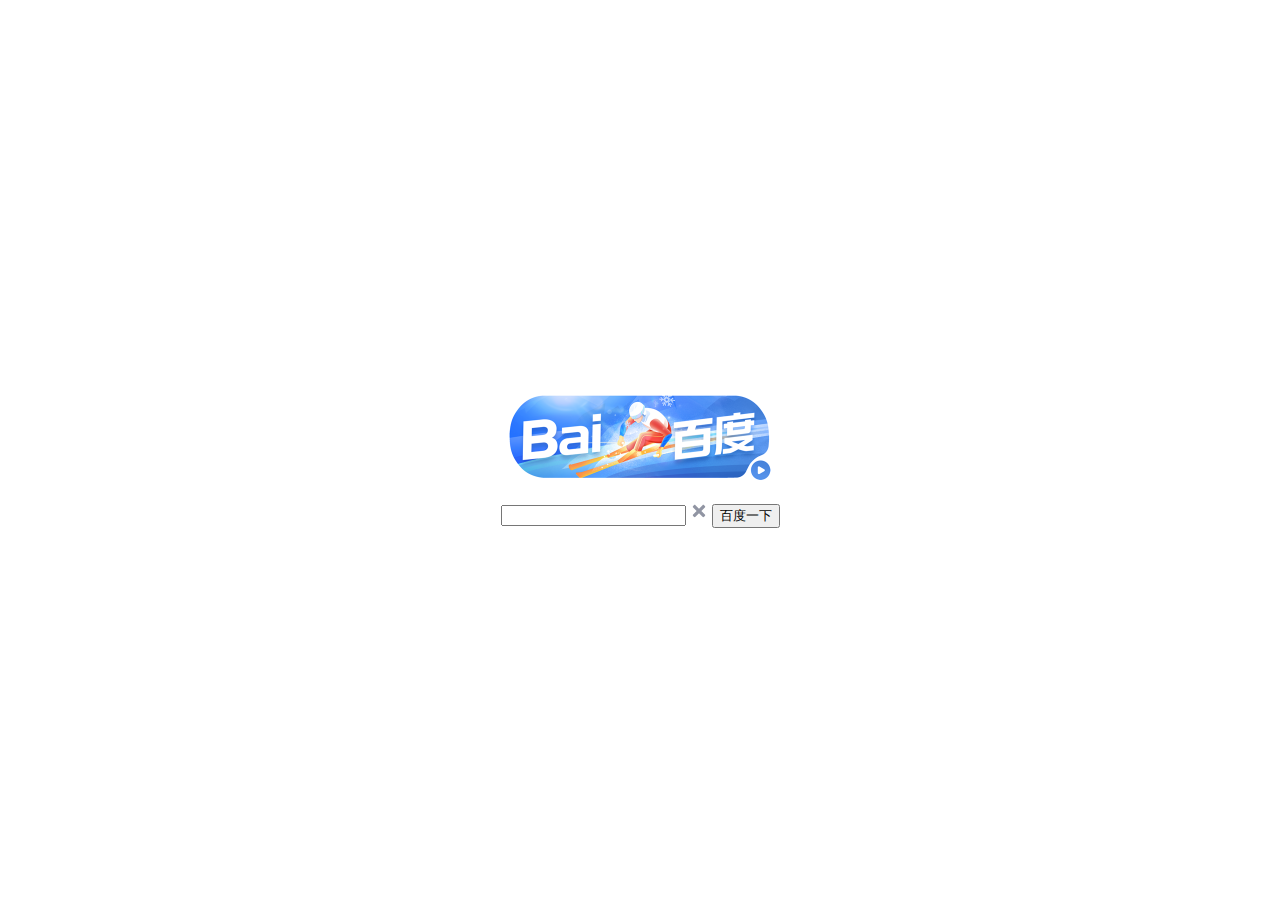
==== baidu/index.html @ 1a493528 "complete logo" ====
<!DOCTYPE html>
<html>
  <head>
    <meta charset="UTF-8" />
    <meta http-equiv="X-UA-Compatible" content="IE=edge" />
    <meta name="viewport" content="width=device-width, initial-scale=1.0" />
    <link rel="shortcut icon" href="#" />
    <link rel="stylesheet" href="style.css" />
    <title>百度一下，你就知道</title>
  </head>
  <body>
    <main>
      <a class="logo" href="#" title="看赛事 上百度">
        <img src="images/logo.png" alt="" />
      </a>
      <form class="search-form" action="">
        <div class="wrapper">
          <input type="text" />
          <svg
            xmlns="http://www.w3.org/2000/svg"
            viewBox="0 0 352 512"
            height="18"
            width="18"
            fill="#9195a3"
          >
            <path
              d="M242.72 256l100.07-100.07c12.28-12.28 12.28-32.19 0-44.48l-22.24-22.24c-12.28-12.28-32.19-12.28-44.48 0L176 189.28 75.93 89.21c-12.28-12.28-32.19-12.28-44.48 0L9.21 111.45c-12.28 12.28-12.28 32.19 0 44.48L109.28 256 9.21 356.07c-12.28 12.28-12.28 32.19 0 44.48l22.24 22.24c12.28 12.28 32.2 12.28 44.48 0L176 322.72l100.07 100.07c12.28 12.28 32.2 12.28 44.48 0l22.24-22.24c12.28-12.28 12.28-32.19 0-44.48L242.72 256z"
            />
          </svg>
          <span class="camera"></span>
          <input type="submit" value="百度一下" class="submit" />
        </div>
      </form>
    </main>
    <script src="script.js"></script>
  </body>
</html>
---- baidu/style.css ----
@import url("https://fonts.googleapis.com/css2?family=Roboto:wght@400;700&display=swap");

* {
  box-sizing: border-box;
}
body {
  margin: 0;
  font-family: "Roboto", sans-serif;
  display: flex;
  flex-direction: column;
  align-items: center;
  justify-content: center;
  height: 100vh;
  overflow: hidden;
}

main {
  display: flex;
  flex-direction: column;
  justify-content: center;
  align-items: center;
  width: 654px;
}

main .logo {
  width: 270px;
  height: 129px;
}

main .logo img {
  width: 100%;
}
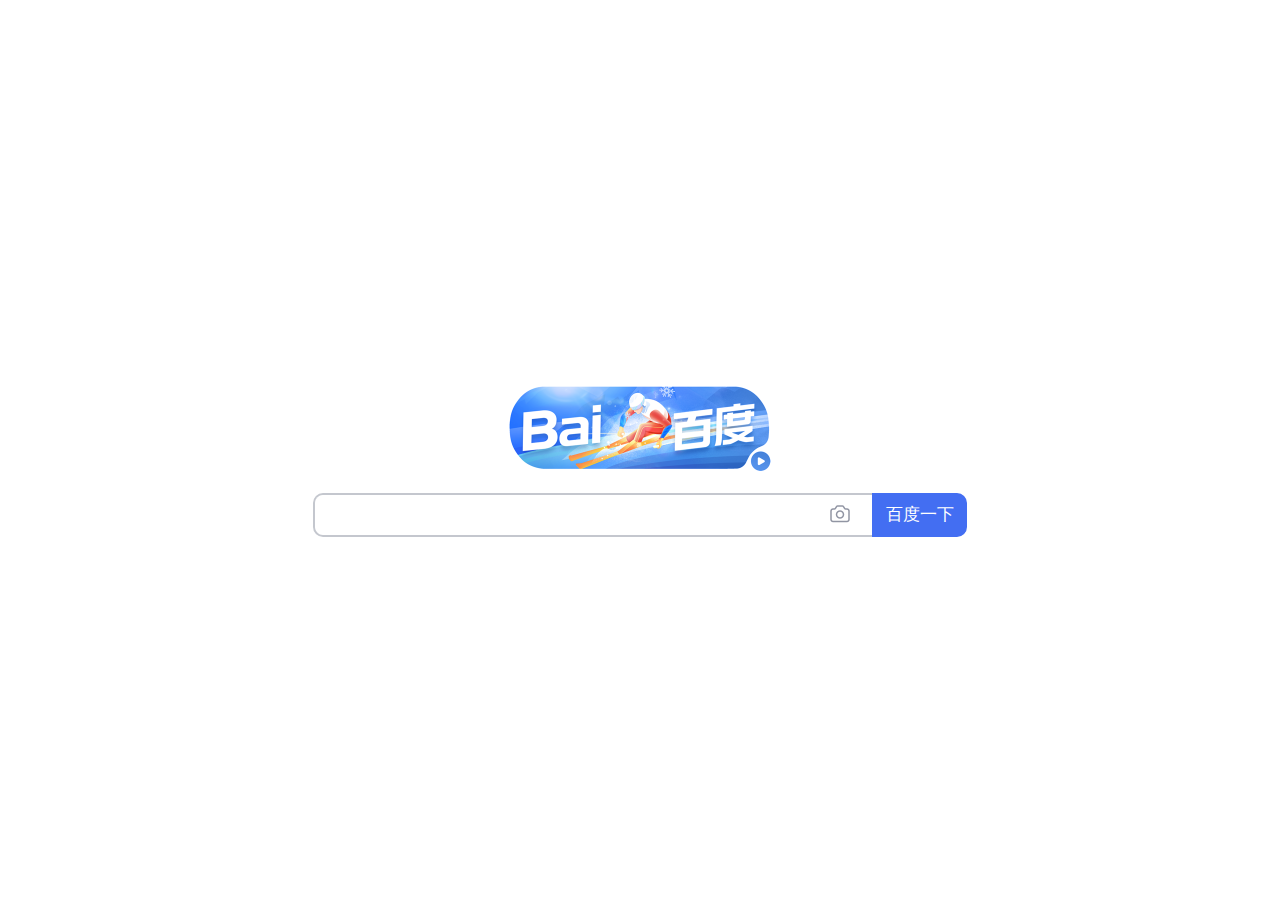
==== commit 89808e6a: "complete form" ====
--- a/baidu/index.html
+++ b/baidu/index.html
@@ -15,21 +15,25 @@
       </a>
       <form class="search-form" action="">
         <div class="wrapper">
-          <input type="text" />
-          <svg
-            xmlns="http://www.w3.org/2000/svg"
-            viewBox="0 0 352 512"
-            height="18"
-            width="18"
-            fill="#9195a3"
-          >
-            <path
-              d="M242.72 256l100.07-100.07c12.28-12.28 12.28-32.19 0-44.48l-22.24-22.24c-12.28-12.28-32.19-12.28-44.48 0L176 189.28 75.93 89.21c-12.28-12.28-32.19-12.28-44.48 0L9.21 111.45c-12.28 12.28-12.28 32.19 0 44.48L109.28 256 9.21 356.07c-12.28 12.28-12.28 32.19 0 44.48l22.24 22.24c12.28 12.28 32.2 12.28 44.48 0L176 322.72l100.07 100.07c12.28 12.28 32.2 12.28 44.48 0l22.24-22.24c12.28-12.28 12.28-32.19 0-44.48L242.72 256z"
-            />
-          </svg>
-          <span class="camera"></span>
-          <input type="submit" value="百度一下" class="submit" />
+          <input class="search-input" type="text" />
+          <a class="times" href="#" title="清空">
+            <svg
+              xmlns="http://www.w3.org/2000/svg"
+              viewBox="0 0 352 512"
+              height="18"
+              width="18"
+              fill="#9195a3"
+            >
+              <path
+                d="M242.72 256l100.07-100.07c12.28-12.28 12.28-32.19 0-44.48l-22.24-22.24c-12.28-12.28-32.19-12.28-44.48 0L176 189.28 75.93 89.21c-12.28-12.28-32.19-12.28-44.48 0L9.21 111.45c-12.28 12.28-12.28 32.19 0 44.48L109.28 256 9.21 356.07c-12.28 12.28-12.28 32.19 0 44.48l22.24 22.24c12.28 12.28 32.2 12.28 44.48 0L176 322.72l100.07 100.07c12.28 12.28 32.2 12.28 44.48 0l22.24-22.24c12.28-12.28 12.28-32.19 0-44.48L242.72 256z"
+              />
+            </svg>
+          </a>
+          <span class="camera popup-container">
+            <span class="popup"> 按图片搜索 </span>
+          </span>
         </div>
+        <input type="submit" value="百度一下" class="submit" />
       </form>
     </main>
     <script src="script.js"></script>
--- a/baidu/style.css
+++ b/baidu/style.css
@@ -22,6 +22,10 @@
   width: 654px;
 }
 
+.popup-container {
+  position: relative;
+}
+
 main .logo {
   width: 270px;
   height: 129px;
@@ -30,3 +34,86 @@
 main .logo img {
   width: 100%;
 }
+
+.visible {
+  display: block !important;
+}
+
+.search-form {
+  width: 100%;
+  display: flex;
+}
+
+.search-form .wrapper {
+  width: 100%;
+  height: 44px;
+  display: flex;
+  align-items: center;
+  gap: 20px;
+  border: 2px solid #c4c7ce;
+  border-radius: 10px 0 0 10px;
+  border-right: none;
+}
+.search-form .wrapper:hover {
+  border-color: #a7aab5;
+}
+.search-form .wrapper > * {
+  flex: 0 0 auto;
+  height: 44px;
+  border: none;
+}
+.search-form .search-input {
+  flex: 1 0 auto;
+  padding-left: 10px;
+  outline: none;
+  max-height: 100%;
+  border-radius: 10px 0 0 10px;
+}
+
+.search-form .times.visible {
+  display: flex !important;
+}
+.search-form .times {
+  display: none;
+  align-items: center;
+  margin: 0;
+  padding: 0;
+}
+.search-form .camera {
+  background-image: url("images/camera-sprite.png");
+  width: 24px;
+  height: 20px;
+  margin-right: 20px;
+  background-position: 0 -51px;
+}
+
+.search-form .camera .popup {
+  position: absolute;
+  display: none;
+  background: #fff;
+  box-shadow: 0 2px 10px 0 rgba(0, 0, 0, 0.1);
+  border-radius: 6px;
+  height: 32px;
+  width: 94px;
+  text-align: center;
+  line-height: 32px;
+  font-size: 14px;
+  color: #626675;
+  z-index: 2;
+  top: 35px;
+  right: -10px;
+}
+.search-form .submit {
+  border: 2px solid #436ef2;
+  color: #fff;
+  width: 108px;
+  height: 44px;
+  background-color: #436ef2;
+  border-radius: 0 10px 10px 0;
+  font-size: 17px;
+  cursor: pointer;
+  outline: 0;
+}
+.search-form .submit:hover {
+  background-color: #4662d9;
+}
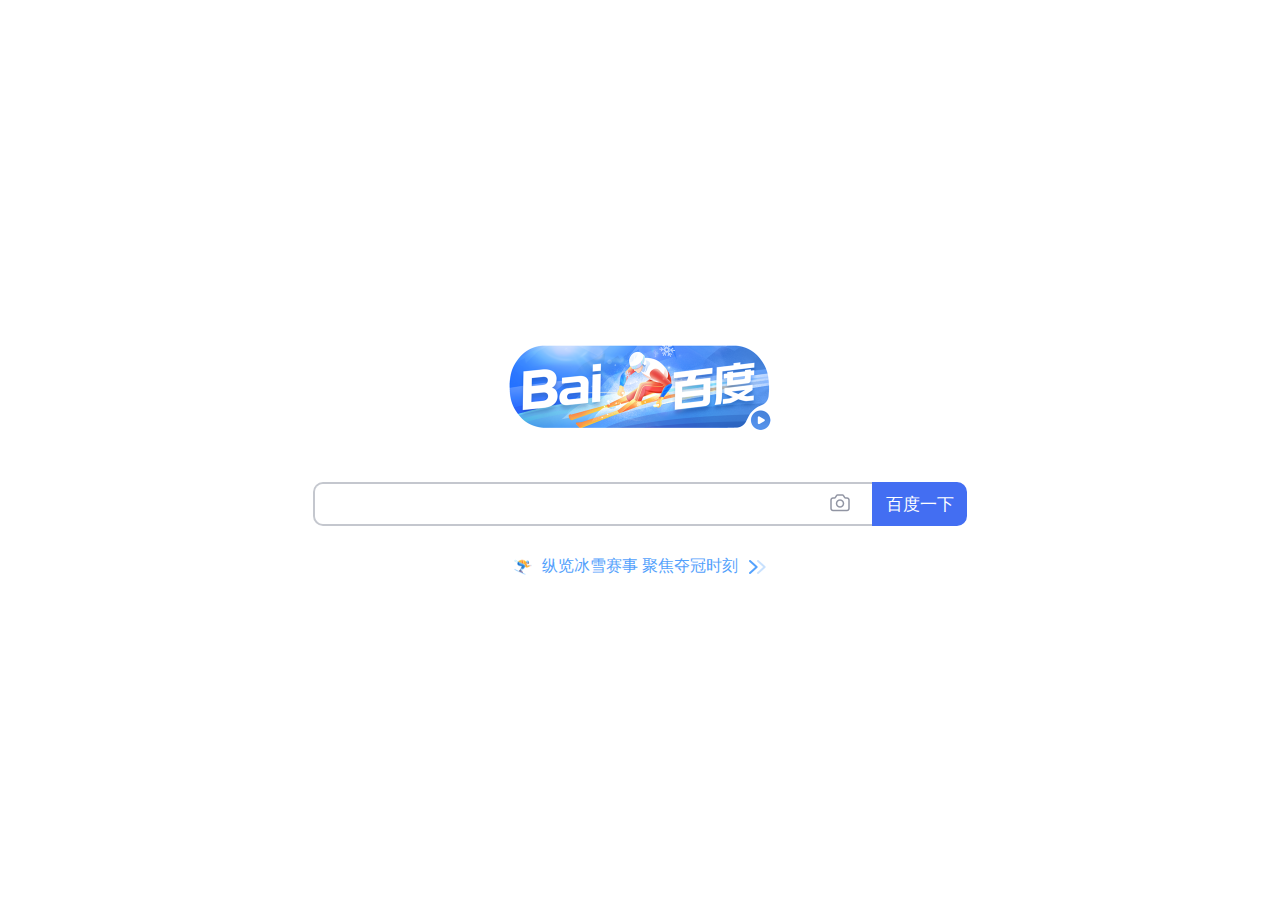
==== commit 895562c5: "complete under searchbox" ====
--- a/baidu/index.html
+++ b/baidu/index.html
@@ -35,6 +35,12 @@
         </div>
         <input type="submit" value="百度一下" class="submit" />
       </form>
+
+      <div class="under-search-box">
+        <img class="surfer" src="images/surfer.png" alt="" />
+        <a href="#" class="text">纵览冰雪赛事 聚焦夺冠时刻</a>
+        <img class="chevron" src="images/chevrons.png" alt="" />
+      </div>
     </main>
     <script src="script.js"></script>
   </body>
--- a/baidu/style.css
+++ b/baidu/style.css
@@ -20,6 +20,12 @@
   justify-content: center;
   align-items: center;
   width: 654px;
+  gap: 30px;
+}
+
+main > * {
+  margin: 0;
+  padding: 0;
 }
 
 .popup-container {
@@ -117,3 +123,30 @@
 .search-form .submit:hover {
   background-color: #4662d9;
 }
+
+.under-search-box {
+  width: 100%;
+  display: flex;
+  align-items: center;
+  justify-content: center;
+  gap: 10px;
+  cursor: pointer;
+}
+
+.under-search-box img {
+  height: 18px;
+  width: 18px;
+}
+
+.under-search-box a {
+  vertical-align: top;
+  font-size: 16px;
+  cursor: pointer;
+  text-decoration: none;
+  color: #53a1fc;
+}
+
+.under-search-box a:hover {
+  text-decoration: underline;
+  color: #315efb;
+}
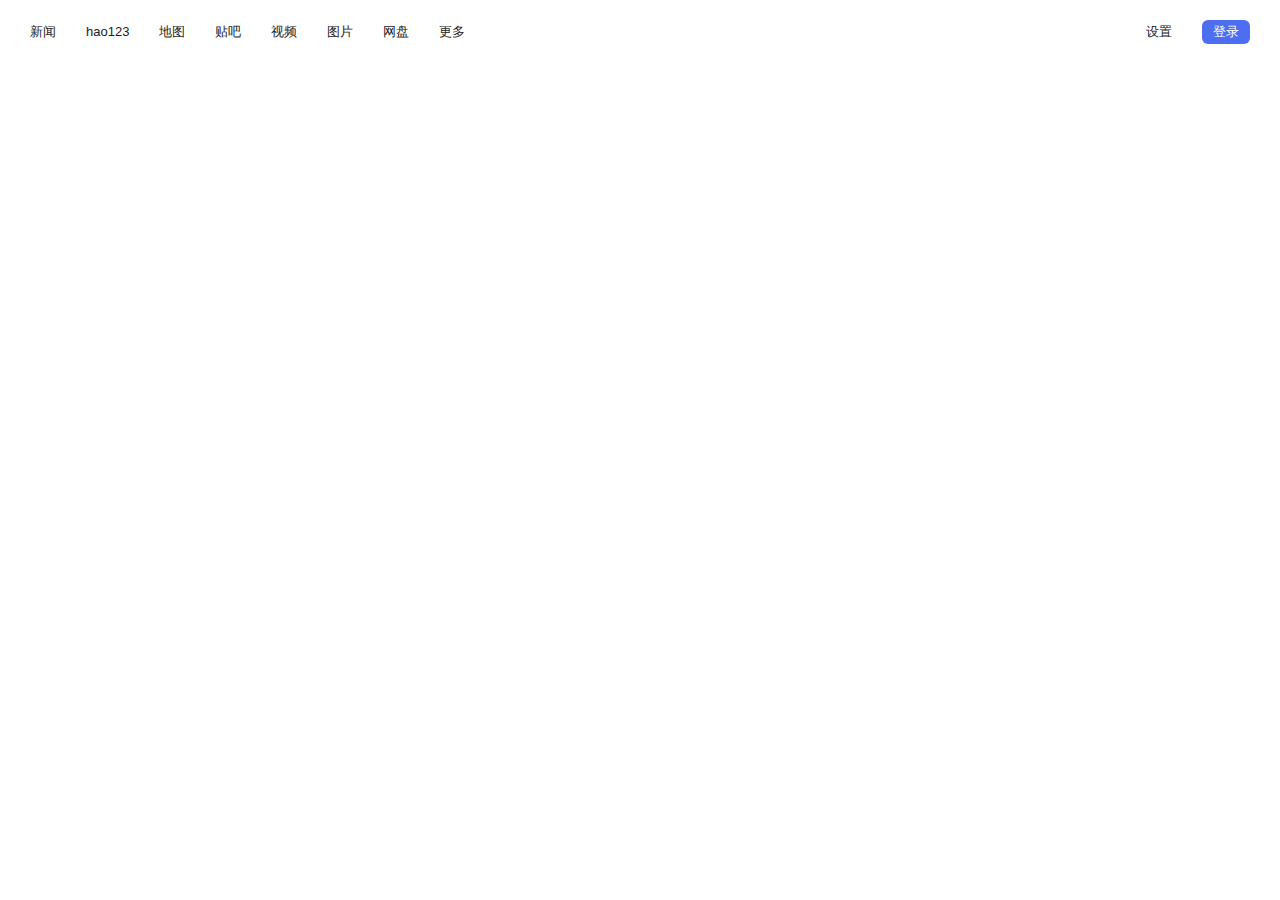
==== commit c9c015b1: "finish nav" ====
--- a/baidu/index.html
+++ b/baidu/index.html
@@ -9,39 +9,87 @@
     <title>百度一下，你就知道</title>
   </head>
   <body>
-    <main>
-      <a class="logo" href="#" title="看赛事 上百度">
-        <img src="images/logo.png" alt="" />
-      </a>
-      <form class="search-form" action="">
-        <div class="wrapper">
-          <input class="search-input" type="text" />
-          <a class="times" href="#" title="清空">
-            <svg
-              xmlns="http://www.w3.org/2000/svg"
-              viewBox="0 0 352 512"
-              height="18"
-              width="18"
-              fill="#9195a3"
-            >
-              <path
-                d="M242.72 256l100.07-100.07c12.28-12.28 12.28-32.19 0-44.48l-22.24-22.24c-12.28-12.28-32.19-12.28-44.48 0L176 189.28 75.93 89.21c-12.28-12.28-32.19-12.28-44.48 0L9.21 111.45c-12.28 12.28-12.28 32.19 0 44.48L109.28 256 9.21 356.07c-12.28 12.28-12.28 32.19 0 44.48l22.24 22.24c12.28 12.28 32.2 12.28 44.48 0L176 322.72l100.07 100.07c12.28 12.28 32.2 12.28 44.48 0l22.24-22.24c12.28-12.28 12.28-32.19 0-44.48L242.72 256z"
-              />
-            </svg>
-          </a>
-          <span class="camera popup-container">
-            <span class="popup"> 按图片搜索 </span>
-          </span>
+    <div class="nav">
+      <div class="left-nav">
+        <a class="item" href="#">新闻</a>
+        <a class="item" href="#">hao123</a>
+        <a class="item" href="#">地图</a>
+        <a class="item" href="#">贴吧</a>
+        <a class="item" href="#">视频</a>
+        <a class="item" href="#"> 图片</a>
+        <a class="item" href="#">网盘</a>
+        <div class="pop-up-container">
+          <a class="item" href="#">更多 </a>
+          <div class="pop-up">
+            <div class="top">
+              <div class="pop-up-item">
+                <img class="image" src="images/speech-bubble.png" alt="" />
+                <div class="title">翻译</div>
+              </div>
+
+              <div class="pop-up-item">
+                <img class="image" src="images/blue-chinese-word.png" alt="" />
+                <div class="title">学术</div>
+              </div>
+
+              <div class="pop-up-item">
+                <img class="image" src="images/green-chinese-sign.png" alt="" />
+                <div class="title">文库</div>
+              </div>
+            </div>
+            <div class="middle">
+              <div class="pop-up-item">
+                <img class="image" src="images/connected-dots.png" alt="" />
+                <div class="title">百科</div>
+              </div>
+
+              <div class="pop-up-item">
+                <img class="image" src="images/question-mark.png" alt="" />
+                <div class="title">知道</div>
+              </div>
+
+              <div class="pop-up-item">
+                <img class="image" src="images/plus-sign.png" alt="" />
+                <div class="title">健康</div>
+              </div>
+            </div>
+            <div class="bottom">
+              <div class="pop-up-item">
+                <img class="image" src="images/globe.png" alt="" />
+                <div class="title">营销推广</div>
+              </div>
+
+              <div class="pop-up-item">
+                <img class="image" src="images/live.png" alt="" />
+                <div class="title">直播</div>
+              </div>
+
+              <div class="pop-up-item">
+                <img class="image" src="images/red-sign.png" alt="" />
+                <div class="title">音乐</div>
+              </div>
+            </div>
+            <div class="btn">
+              <button class="grey-btn">查看全部百度产品 &#62;</button>
+            </div>
+          </div>
         </div>
-        <input type="submit" value="百度一下" class="submit" />
-      </form>
-
-      <div class="under-search-box">
-        <img class="surfer" src="images/surfer.png" alt="" />
-        <a href="#" class="text">纵览冰雪赛事 聚焦夺冠时刻</a>
-        <img class="chevron" src="images/chevrons.png" alt="" />
       </div>
-    </main>
+      <div class="right-nav">
+        <div class="pop-up-container">
+          <a class="item" href="#">设置</a>
+          <div class="pop-up">
+            <div class="pop-up-item">
+              <a class="item" href="#">搜索设置</a>
+              <a class="item" href="#">搜索设置</a>
+              <a class="item" href="#">搜索设置</a>
+              <a class="item" href="#">搜索设置</a>
+            </div>
+          </div>
+        </div>
+        <button class="blue-btn">登录</button>
+      </div>
+    </div>
     <script src="script.js"></script>
   </body>
 </html>
--- a/baidu/style.css
+++ b/baidu/style.css
@@ -8,145 +8,162 @@
   font-family: "Roboto", sans-serif;
   display: flex;
   flex-direction: column;
-  align-items: center;
-  justify-content: center;
-  height: 100vh;
-  overflow: hidden;
 }
 
-main {
+.nav {
   display: flex;
-  flex-direction: column;
-  justify-content: center;
-  align-items: center;
-  width: 654px;
-  gap: 30px;
+  justify-content: space-between;
+  padding: 20px 30px;
+  font-family: Arial;
 }
 
-main > * {
-  margin: 0;
-  padding: 0;
+.nav .left-nav {
+  display: flex;
+  gap: 30px;
+  font-size: 13px;
+  line-height: 23px;
 }
 
-.popup-container {
+.nav .left-nav .item {
+  color: #222;
+  text-decoration: none;
+}
+
+.nav .left-nav .item:hover {
+  color: #315efb;
+}
+
+.left-nav .pop-up-container {
   position: relative;
 }
 
-main .logo {
-  width: 270px;
-  height: 129px;
+.left-nav .pop-up {
+  display: flex;
+  flex-wrap: wrap;
+  position: absolute;
+  top: 29px;
+  right: 0;
+  background-color: #fff;
+  width: 228px;
+  height: 298px;
+  box-shadow: 0 2px 10px 0 rgba(0, 0, 0, 0.15);
+  border-radius: 10px;
+  padding: 10px;
+  cursor: pointer;
+  display: none;
 }
 
-main .logo img {
-  width: 100%;
+.left-nav .pop-up .top {
+  display: flex;
+  gap: 10px;
 }
 
-.visible {
-  display: block !important;
+.left-nav .pop-up .pop-up-item {
+  display: flex;
+  flex-direction: column;
+  align-items: center;
+  justify-content: center;
+  gap: 5px;
+  width: 60px;
+  height: 82px;
+  border-radius: 6px;
 }
 
-.search-form {
+.left-nav .pop-up .pop-up-item:hover {
+  color: #315efb;
+}
+
+.left-nav .pop-up .pop-up-item:hover {
+  background-color: #f1f3fd;
+}
+
+.left-nav .pop-up .image {
+  width: 44px;
+  border-radius: 6px;
+  border: 1px solid #f7f7f7;
+}
+
+.left-nav .pop-up .middle {
+  display: flex;
+  gap: 10px;
+}
+
+.left-nav .pop-up .bottom {
+  display: flex;
+  gap: 10px;
+}
+
+.left-nav .pop-up .btn {
   width: 100%;
   display: flex;
+  justify-content: center;
 }
 
-.search-form .wrapper {
-  width: 100%;
-  height: 44px;
-  display: flex;
-  align-items: center;
-  gap: 20px;
-  border: 2px solid #c4c7ce;
-  border-radius: 10px 0 0 10px;
-  border-right: none;
-}
-.search-form .wrapper:hover {
-  border-color: #a7aab5;
-}
-.search-form .wrapper > * {
-  flex: 0 0 auto;
-  height: 44px;
+.left-nav .pop-up .btn .grey-btn {
   border: none;
-}
-.search-form .search-input {
-  flex: 1 0 auto;
-  padding-left: 10px;
+  border-radius: 6px;
+  width: 200px;
+  height: 32px;
   outline: none;
-  max-height: 100%;
-  border-radius: 10px 0 0 10px;
+  background-color: transparent;
+  font-size: 13px;
+  line-height: 23px;
+  color: #9a9eab;
 }
 
-.search-form .times.visible {
-  display: flex !important;
-}
-.search-form .times {
-  display: none;
-  align-items: center;
-  margin: 0;
-  padding: 0;
-}
-.search-form .camera {
-  background-image: url("images/camera-sprite.png");
-  width: 24px;
-  height: 20px;
-  margin-right: 20px;
-  background-position: 0 -51px;
+.left-nav .pop-up .btn .grey-btn:hover {
+  background-color: #f1f3fd;
+  color: #315efb;
 }
 
-.search-form .camera .popup {
-  position: absolute;
-  display: none;
-  background: #fff;
-  box-shadow: 0 2px 10px 0 rgba(0, 0, 0, 0.1);
-  border-radius: 6px;
-  height: 32px;
-  width: 94px;
-  text-align: center;
-  line-height: 32px;
-  font-size: 14px;
-  color: #626675;
-  z-index: 2;
-  top: 35px;
-  right: -10px;
-}
-.search-form .submit {
-  border: 2px solid #436ef2;
-  color: #fff;
-  width: 108px;
-  height: 44px;
-  background-color: #436ef2;
-  border-radius: 0 10px 10px 0;
-  font-size: 17px;
-  cursor: pointer;
-  outline: 0;
-}
-.search-form .submit:hover {
-  background-color: #4662d9;
+.nav .right-nav {
+  display: flex;
+  gap: 30px;
+  font-size: 13px;
+  line-height: 23px;
 }
 
-.under-search-box {
-  width: 100%;
+.nav .right-nav .item {
+  text-decoration: none;
+  color: #222;
+}
+
+.nav .right-nav .item:hover {
+  color: #315efb;
+}
+
+.nav .right-nav .pop-up-container {
+  position: relative;
+}
+
+.nav .right-nav .pop-up {
+  position: absolute;
+  right: -30px;
+  top: 30px;
+  width: 84px;
+  height: 123px;
+  background-color: #fff;
+  border-radius: 10px;
+  box-shadow: 0 2px 10px 0 rgba(0, 0, 0, 0.15);
+  display: none;
+}
+
+.nav .right-nav .pop-up .pop-up-item {
   display: flex;
+  flex-direction: column;
   align-items: center;
-  justify-content: center;
-  gap: 10px;
+  gap: 3px;
+  font-size: 12px;
+  padding: 10px;
+}
+
+.nav .right-nav .blue-btn {
+  border: none;
+  outline: none;
+  border-radius: 6px;
+  width: 48px;
+  padding: 3px;
+  background-color: #4e6ef2;
+  color: #fff;
   cursor: pointer;
 }
-
-.under-search-box img {
-  height: 18px;
-  width: 18px;
-}
-
-.under-search-box a {
-  vertical-align: top;
-  font-size: 16px;
-  cursor: pointer;
-  text-decoration: none;
-  color: #53a1fc;
-}
-
-.under-search-box a:hover {
-  text-decoration: underline;
-  color: #315efb;
-}
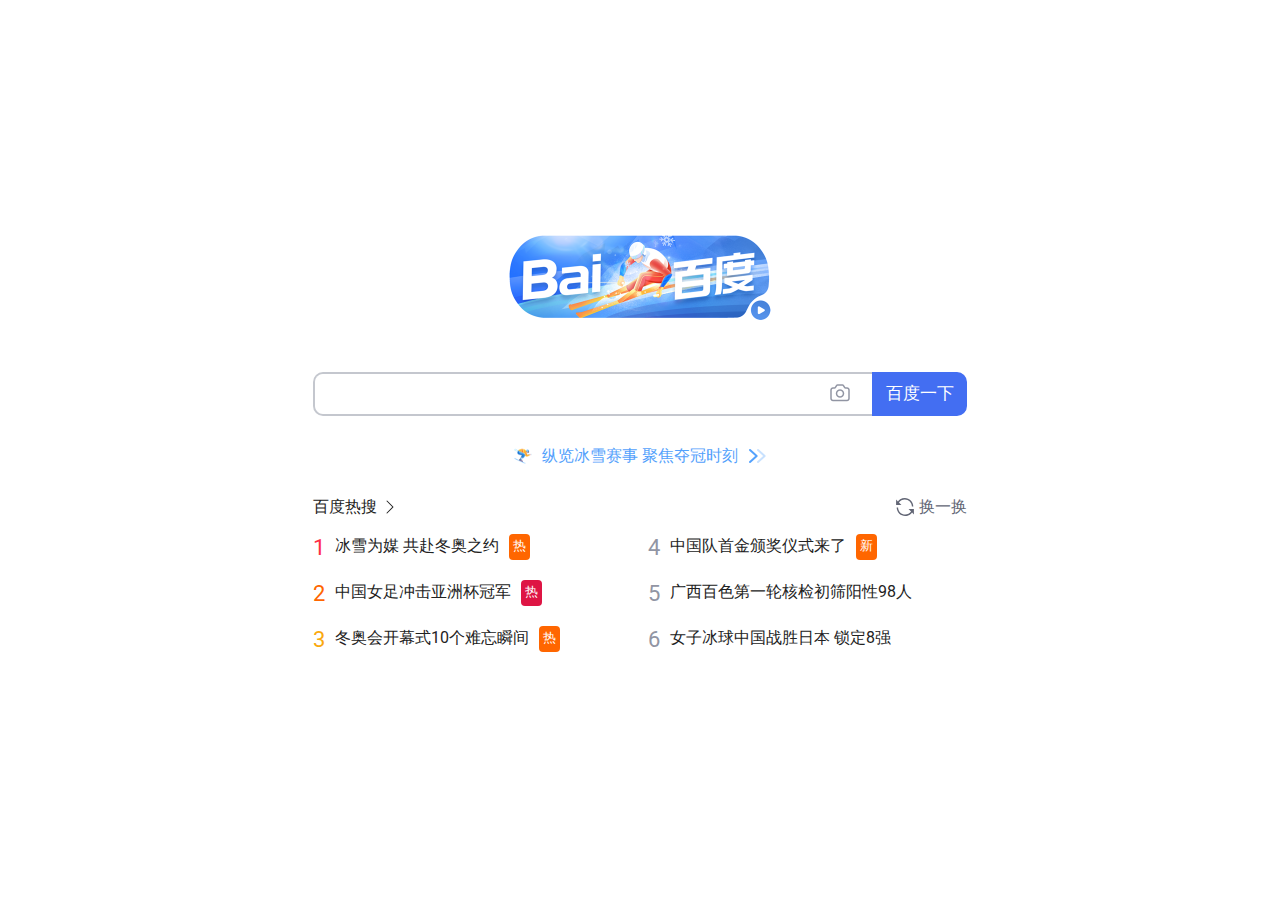
==== commit 5b075517: "complete hot search" ====
--- a/baidu/index.html
+++ b/baidu/index.html
@@ -9,87 +9,129 @@
     <title>百度一下，你就知道</title>
   </head>
   <body>
-    <div class="nav">
-      <div class="left-nav">
-        <a class="item" href="#">新闻</a>
-        <a class="item" href="#">hao123</a>
-        <a class="item" href="#">地图</a>
-        <a class="item" href="#">贴吧</a>
-        <a class="item" href="#">视频</a>
-        <a class="item" href="#"> 图片</a>
-        <a class="item" href="#">网盘</a>
-        <div class="pop-up-container">
-          <a class="item" href="#">更多 </a>
-          <div class="pop-up">
-            <div class="top">
-              <div class="pop-up-item">
-                <img class="image" src="images/speech-bubble.png" alt="" />
-                <div class="title">翻译</div>
-              </div>
+    <main>
+      <a class="logo" href="#" title="看赛事 上百度">
+        <img src="images/logo.png" alt="" />
+      </a>
+      <form class="search-form" action="">
+        <div class="wrapper">
+          <input class="search-input" type="text" />
+          <a class="times" href="#" title="清空">
+            <svg
+              xmlns="http://www.w3.org/2000/svg"
+              viewBox="0 0 352 512"
+              height="18"
+              width="18"
+              fill="#9195a3"
+            >
+              <path
+                d="M242.72 256l100.07-100.07c12.28-12.28 12.28-32.19 0-44.48l-22.24-22.24c-12.28-12.28-32.19-12.28-44.48 0L176 189.28 75.93 89.21c-12.28-12.28-32.19-12.28-44.48 0L9.21 111.45c-12.28 12.28-12.28 32.19 0 44.48L109.28 256 9.21 356.07c-12.28 12.28-12.28 32.19 0 44.48l22.24 22.24c12.28 12.28 32.2 12.28 44.48 0L176 322.72l100.07 100.07c12.28 12.28 32.2 12.28 44.48 0l22.24-22.24c12.28-12.28 12.28-32.19 0-44.48L242.72 256z"
+              />
+            </svg>
+          </a>
+          <span class="camera popup-container">
+            <span class="popup"> 按图片搜索 </span>
+          </span>
+        </div>
+        <input type="submit" value="百度一下" class="submit" />
+      </form>
 
-              <div class="pop-up-item">
-                <img class="image" src="images/blue-chinese-word.png" alt="" />
-                <div class="title">学术</div>
-              </div>
+      <div class="under-search-box">
+        <img class="surfer" src="images/surfer.png" alt="" />
+        <a href="#" class="text">纵览冰雪赛事 聚焦夺冠时刻</a>
+        <img class="chevron" src="images/chevrons.png" alt="" />
+      </div>
+      <div class="hot-search-wrapper">
+        <div class="hot-search">
+          <a class="title" href="#">
+            百度热搜<svg
+              xmlns="http://www.w3.org/2000/svg"
+              width="16"
+              height="16"
+              fill="currentColor"
+              class="bi bi-chevron-right"
+              viewBox="0 0 16 16"
+            >
+              <path
+                fill-rule="evenodd"
+                d="M4.646 1.646a.5.5 0 0 1 .708 0l6 6a.5.5 0 0 1 0 .708l-6 6a.5.5 0 0 1-.708-.708L10.293 8 4.646 2.354a.5.5 0 0 1 0-.708z"
+              />
+            </svg>
+          </a>
+          <a class="title" href="#">
+            <svg
+              version="1.1"
+              id="Layer_1"
+              xmlns="http://www.w3.org/2000/svg"
+              xmlns:xlink="http://www.w3.org/1999/xlink"
+              x="0px"
+              y="0px"
+              viewBox="0 0 383.748 383.748"
+              style="enable-background: new 0 0 383.748 383.748"
+              xml:space="preserve"
+              height="18"
+              width="18"
+              fill="currentColor"
+            >
+              <g>
+                <path
+                  d="M62.772,95.042C90.904,54.899,137.496,30,187.343,30c83.743,0,151.874,68.13,151.874,151.874h30   C369.217,81.588,287.629,0,187.343,0c-35.038,0-69.061,9.989-98.391,28.888C70.368,40.862,54.245,56.032,41.221,73.593   L2.081,34.641v113.365h113.91L62.772,95.042z"
+                />
+                <path
+                  d="M381.667,235.742h-113.91l53.219,52.965c-28.132,40.142-74.724,65.042-124.571,65.042   c-83.744,0-151.874-68.13-151.874-151.874h-30c0,100.286,81.588,181.874,181.874,181.874c35.038,0,69.062-9.989,98.391-28.888   c18.584-11.975,34.707-27.145,47.731-44.706l39.139,38.952V235.742z"
+                />
+              </g>
+            </svg>
+            换一换
+          </a>
+        </div>
 
-              <div class="pop-up-item">
-                <img class="image" src="images/green-chinese-sign.png" alt="" />
-                <div class="title">文库</div>
-              </div>
-            </div>
-            <div class="middle">
-              <div class="pop-up-item">
-                <img class="image" src="images/connected-dots.png" alt="" />
-                <div class="title">百科</div>
-              </div>
+        <ul class="content">
+          <li class="item">
+            <a href="#">
+              <span class="num1">1</span>
+              <span class="text">冰雪为媒 共赴冬奥之约</span>
+            </a>
+            <span class="orange">热</span>
+          </li>
 
-              <div class="pop-up-item">
-                <img class="image" src="images/question-mark.png" alt="" />
-                <div class="title">知道</div>
-              </div>
+          <li class="item">
+            <a href="#">
+              <span class="num2">2</span>
+              <span class="text">中国女足冲击亚洲杯冠军</span>
+            </a>
+            <span class="red">热</span>
+          </li>
 
-              <div class="pop-up-item">
-                <img class="image" src="images/plus-sign.png" alt="" />
-                <div class="title">健康</div>
-              </div>
-            </div>
-            <div class="bottom">
-              <div class="pop-up-item">
-                <img class="image" src="images/globe.png" alt="" />
-                <div class="title">营销推广</div>
-              </div>
-
-              <div class="pop-up-item">
-                <img class="image" src="images/live.png" alt="" />
-                <div class="title">直播</div>
-              </div>
-
-              <div class="pop-up-item">
-                <img class="image" src="images/red-sign.png" alt="" />
-                <div class="title">音乐</div>
-              </div>
-            </div>
-            <div class="btn">
-              <button class="grey-btn">查看全部百度产品 &#62;</button>
-            </div>
-          </div>
-        </div>
+          <li class="item">
+            <a href="#">
+              <span class="num3">3</span>
+              <span class="text">冬奥会开幕式10个难忘瞬间</span>
+            </a>
+            <span class="orange">热</span>
+          </li>
+          <li class="item">
+            <a href="#">
+              <span class="num">4</span>
+              <span class="text">中国队首金颁奖仪式来了</span>
+            </a>
+            <span class="orange">新</span>
+          </li>
+          <li class="item">
+            <a href="#">
+              <span class="num">5</span>
+              <span class="text">广西百色第一轮核检初筛阳性98人</span>
+            </a>
+          </li>
+          <li class="item">
+            <a href="#">
+              <span class="num">6</span>
+              <span class="text">女子冰球中国战胜日本 锁定8强</span>
+            </a>
+          </li>
+        </ul>
       </div>
-      <div class="right-nav">
-        <div class="pop-up-container">
-          <a class="item" href="#">设置</a>
-          <div class="pop-up">
-            <div class="pop-up-item">
-              <a class="item" href="#">搜索设置</a>
-              <a class="item" href="#">搜索设置</a>
-              <a class="item" href="#">搜索设置</a>
-              <a class="item" href="#">搜索设置</a>
-            </div>
-          </div>
-        </div>
-        <button class="blue-btn">登录</button>
-      </div>
-    </div>
+    </main>
     <script src="script.js"></script>
   </body>
 </html>
--- a/baidu/style.css
+++ b/baidu/style.css
@@ -8,162 +8,234 @@
   font-family: "Roboto", sans-serif;
   display: flex;
   flex-direction: column;
-}
-
-.nav {
+  align-items: center;
+  justify-content: center;
+  height: 100vh;
+  overflow: hidden;
+}
+
+main {
+  display: flex;
+  flex-direction: column;
+  justify-content: center;
+  align-items: center;
+  width: 654px;
+  gap: 30px;
+}
+
+main > * {
+  margin: 0;
+  padding: 0;
+}
+
+.popup-container {
+  position: relative;
+}
+
+main .logo {
+  width: 270px;
+  height: 129px;
+}
+
+main .logo img {
+  width: 100%;
+}
+
+.visible {
+  display: block !important;
+}
+
+.search-form {
+  width: 100%;
+  display: flex;
+}
+
+.search-form .wrapper {
+  width: 100%;
+  height: 44px;
+  display: flex;
+  align-items: center;
+  gap: 20px;
+  border: 2px solid #c4c7ce;
+  border-radius: 10px 0 0 10px;
+  border-right: none;
+}
+.search-form .wrapper:hover {
+  border-color: #a7aab5;
+}
+.search-form .wrapper > * {
+  flex: 0 0 auto;
+  height: 44px;
+  border: none;
+}
+.search-form .search-input {
+  flex: 1 0 auto;
+  padding-left: 10px;
+  outline: none;
+  max-height: 100%;
+  border-radius: 10px 0 0 10px;
+}
+
+.search-form .times.visible {
+  display: flex !important;
+}
+.search-form .times {
+  display: none;
+  align-items: center;
+  margin: 0;
+  padding: 0;
+}
+.search-form .camera {
+  background-image: url("images/camera-sprite.png");
+  width: 24px;
+  height: 20px;
+  margin-right: 20px;
+  background-position: 0 -51px;
+}
+
+.search-form .camera .popup {
+  position: absolute;
+  display: none;
+  background: #fff;
+  box-shadow: 0 2px 10px 0 rgba(0, 0, 0, 0.1);
+  border-radius: 6px;
+  height: 32px;
+  width: 94px;
+  text-align: center;
+  line-height: 32px;
+  font-size: 14px;
+  color: #626675;
+  z-index: 2;
+  top: 35px;
+  right: -10px;
+}
+.search-form .submit {
+  border: 2px solid #436ef2;
+  color: #fff;
+  width: 108px;
+  height: 44px;
+  background-color: #436ef2;
+  border-radius: 0 10px 10px 0;
+  font-size: 17px;
+  cursor: pointer;
+  outline: 0;
+}
+.search-form .submit:hover {
+  background-color: #4662d9;
+}
+
+.under-search-box {
+  width: 100%;
+  display: flex;
+  align-items: center;
+  justify-content: center;
+  gap: 10px;
+  cursor: pointer;
+}
+
+.under-search-box img {
+  height: 18px;
+  width: 18px;
+}
+
+.under-search-box a {
+  vertical-align: top;
+  font-size: 16px;
+  cursor: pointer;
+  text-decoration: none;
+  color: #53a1fc;
+}
+
+.under-search-box a:hover {
+  text-decoration: underline;
+  color: #315efb;
+}
+
+.hot-search-wrapper {
+  width: 100%;
+}
+.hot-search {
+  width: 100%;
   display: flex;
   justify-content: space-between;
-  padding: 20px 30px;
-  font-family: Arial;
-}
-
-.nav .left-nav {
-  display: flex;
-  gap: 30px;
-  font-size: 13px;
-  line-height: 23px;
-}
-
-.nav .left-nav .item {
-  color: #222;
-  text-decoration: none;
-}
-
-.nav .left-nav .item:hover {
-  color: #315efb;
-}
-
-.left-nav .pop-up-container {
-  position: relative;
-}
-
-.left-nav .pop-up {
-  display: flex;
-  flex-wrap: wrap;
-  position: absolute;
-  top: 29px;
-  right: 0;
-  background-color: #fff;
-  width: 228px;
-  height: 298px;
-  box-shadow: 0 2px 10px 0 rgba(0, 0, 0, 0.15);
-  border-radius: 10px;
-  padding: 10px;
-  cursor: pointer;
-  display: none;
-}
-
-.left-nav .pop-up .top {
-  display: flex;
-  gap: 10px;
-}
-
-.left-nav .pop-up .pop-up-item {
-  display: flex;
-  flex-direction: column;
-  align-items: center;
-  justify-content: center;
+  align-items: center;
+}
+.hot-search a {
+  display: flex;
+  align-items: center;
   gap: 5px;
-  width: 60px;
-  height: 82px;
-  border-radius: 6px;
-}
-
-.left-nav .pop-up .pop-up-item:hover {
-  color: #315efb;
-}
-
-.left-nav .pop-up .pop-up-item:hover {
-  background-color: #f1f3fd;
-}
-
-.left-nav .pop-up .image {
-  width: 44px;
-  border-radius: 6px;
-  border: 1px solid #f7f7f7;
-}
-
-.left-nav .pop-up .middle {
-  display: flex;
-  gap: 10px;
-}
-
-.left-nav .pop-up .bottom {
-  display: flex;
-  gap: 10px;
-}
-
-.left-nav .pop-up .btn {
-  width: 100%;
-  display: flex;
-  justify-content: center;
-}
-
-.left-nav .pop-up .btn .grey-btn {
-  border: none;
-  border-radius: 6px;
-  width: 200px;
-  height: 32px;
-  outline: none;
-  background-color: transparent;
-  font-size: 13px;
-  line-height: 23px;
-  color: #9a9eab;
-}
-
-.left-nav .pop-up .btn .grey-btn:hover {
-  background-color: #f1f3fd;
-  color: #315efb;
-}
-
-.nav .right-nav {
-  display: flex;
-  gap: 30px;
-  font-size: 13px;
-  line-height: 23px;
-}
-
-.nav .right-nav .item {
   text-decoration: none;
   color: #222;
 }
 
-.nav .right-nav .item:hover {
+.hot-search a:nth-of-type(2) {
+  color: #626675;
+}
+
+.hot-search a:hover {
+  text-decoration: underline;
   color: #315efb;
 }
 
-.nav .right-nav .pop-up-container {
-  position: relative;
-}
-
-.nav .right-nav .pop-up {
-  position: absolute;
-  right: -30px;
-  top: 30px;
-  width: 84px;
-  height: 123px;
-  background-color: #fff;
-  border-radius: 10px;
-  box-shadow: 0 2px 10px 0 rgba(0, 0, 0, 0.15);
-  display: none;
-}
-
-.nav .right-nav .pop-up .pop-up-item {
-  display: flex;
-  flex-direction: column;
-  align-items: center;
-  gap: 3px;
-  font-size: 12px;
-  padding: 10px;
-}
-
-.nav .right-nav .blue-btn {
-  border: none;
-  outline: none;
-  border-radius: 6px;
-  width: 48px;
-  padding: 3px;
-  background-color: #4e6ef2;
+.hot-search-wrapper .content {
+  width: 100%;
+  list-style-type: none;
+  padding: 0;
+  columns: 2;
+}
+.hot-search-wrapper .content li {
+  display: flex;
+  gap: 10px;
+  padding-bottom: 20px;
+}
+
+.hot-search-wrapper .content a {
+  text-decoration: none;
+  color: #222;
+  display: flex;
+  align-items: center;
+  gap: 10px;
+}
+
+.hot-search-wrapper .content a .text:hover {
+  text-decoration: underline;
+  color: #315efb;
+}
+
+.hot-search-wrapper .content .num1 {
+  color: #fe2d46;
+  font-size: 1.4rem;
+}
+
+.hot-search-wrapper .content .num2 {
+  color: #f60;
+  font-size: 1.4rem;
+}
+
+.hot-search-wrapper .content .num3 {
+  color: #faa90e;
+  font-size: 1.4rem;
+}
+
+.hot-search-wrapper .content .num {
+  color: #9195a3;
+  font-size: 1.4rem;
+}
+
+.hot-search-wrapper .content .orange {
+  background-color: #f60;
   color: #fff;
-  cursor: pointer;
-}
+  border-radius: 4px;
+  vertical-align: middle;
+  padding: 4px;
+  font-size: 0.8rem;
+}
+
+.hot-search-wrapper .content .red {
+  background-color: #de1544;
+  color: #fff;
+  border-radius: 4px;
+  vertical-align: middle;
+  padding: 4px;
+  font-size: 0.8rem;
+}
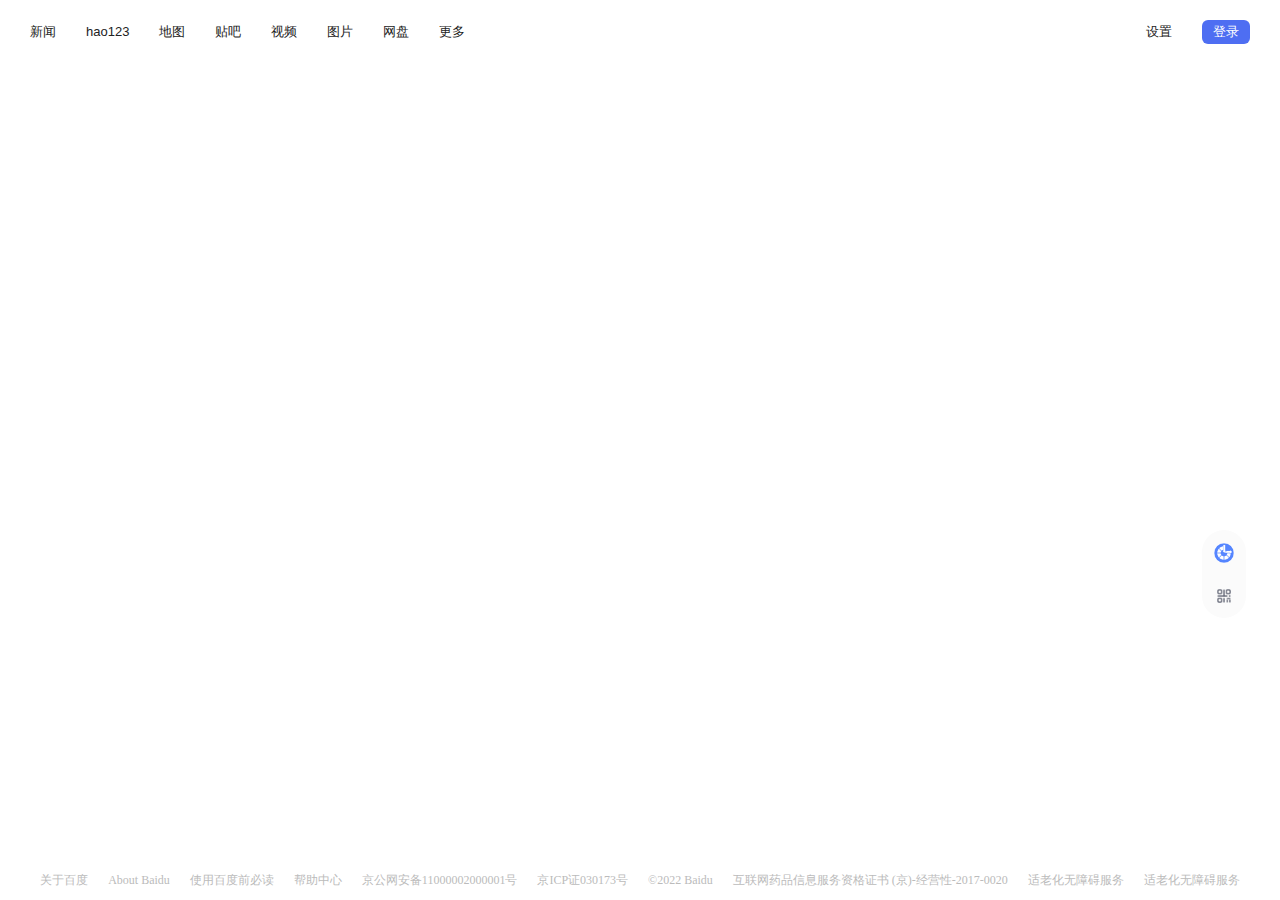
==== commit 2d76675a: "finish footer" ====
--- a/baidu/index.html
+++ b/baidu/index.html
@@ -9,129 +9,138 @@
     <title>百度一下，你就知道</title>
   </head>
   <body>
-    <main>
-      <a class="logo" href="#" title="看赛事 上百度">
-        <img src="images/logo.png" alt="" />
-      </a>
-      <form class="search-form" action="">
-        <div class="wrapper">
-          <input class="search-input" type="text" />
-          <a class="times" href="#" title="清空">
-            <svg
-              xmlns="http://www.w3.org/2000/svg"
-              viewBox="0 0 352 512"
-              height="18"
-              width="18"
-              fill="#9195a3"
-            >
-              <path
-                d="M242.72 256l100.07-100.07c12.28-12.28 12.28-32.19 0-44.48l-22.24-22.24c-12.28-12.28-32.19-12.28-44.48 0L176 189.28 75.93 89.21c-12.28-12.28-32.19-12.28-44.48 0L9.21 111.45c-12.28 12.28-12.28 32.19 0 44.48L109.28 256 9.21 356.07c-12.28 12.28-12.28 32.19 0 44.48l22.24 22.24c12.28 12.28 32.2 12.28 44.48 0L176 322.72l100.07 100.07c12.28 12.28 32.2 12.28 44.48 0l22.24-22.24c12.28-12.28 12.28-32.19 0-44.48L242.72 256z"
-              />
-            </svg>
-          </a>
-          <span class="camera popup-container">
-            <span class="popup"> 按图片搜索 </span>
-          </span>
+    <div class="nav">
+      <div class="left-nav">
+        <a class="item" href="#">新闻</a>
+        <a class="item" href="#">hao123</a>
+        <a class="item" href="#">地图</a>
+        <a class="item" href="#">贴吧</a>
+        <a class="item" href="#">视频</a>
+        <a class="item" href="#"> 图片</a>
+        <a class="item" href="#">网盘</a>
+        <div class="pop-up-container">
+          <a class="item" href="#">更多 </a>
+          <div class="pop-up">
+            <div class="top">
+              <div class="pop-up-item">
+                <img class="image" src="images/speech-bubble.png" alt="" />
+                <div class="title">翻译</div>
+              </div>
+
+              <div class="pop-up-item">
+                <img class="image" src="images/blue-chinese-word.png" alt="" />
+                <div class="title">学术</div>
+              </div>
+
+              <div class="pop-up-item">
+                <img class="image" src="images/green-chinese-sign.png" alt="" />
+                <div class="title">文库</div>
+              </div>
+            </div>
+            <div class="middle">
+              <div class="pop-up-item">
+                <img class="image" src="images/connected-dots.png" alt="" />
+                <div class="title">百科</div>
+              </div>
+
+              <div class="pop-up-item">
+                <img class="image" src="images/question-mark.png" alt="" />
+                <div class="title">知道</div>
+              </div>
+
+              <div class="pop-up-item">
+                <img class="image" src="images/plus-sign.png" alt="" />
+                <div class="title">健康</div>
+              </div>
+            </div>
+            <div class="bottom">
+              <div class="pop-up-item">
+                <img class="image" src="images/globe.png" alt="" />
+                <div class="title">营销推广</div>
+              </div>
+
+              <div class="pop-up-item">
+                <img class="image" src="images/live.png" alt="" />
+                <div class="title">直播</div>
+              </div>
+
+              <div class="pop-up-item">
+                <img class="image" src="images/red-sign.png" alt="" />
+                <div class="title">音乐</div>
+              </div>
+            </div>
+            <div class="btn">
+              <button class="grey-btn">查看全部百度产品 &#62;</button>
+            </div>
+          </div>
         </div>
-        <input type="submit" value="百度一下" class="submit" />
-      </form>
+      </div>
+      <div class="right-nav">
+        <div class="pop-up-container">
+          <a class="item" href="#">设置</a>
+          <div class="pop-up">
+            <div class="pop-up-item">
+              <a class="item" href="#">搜索设置</a>
+              <a class="item" href="#">搜索设置</a>
+              <a class="item" href="#">搜索设置</a>
+              <a class="item" href="#">搜索设置</a>
+            </div>
+          </div>
+        </div>
+        <div class="button-container">
+          <button class="blue-btn">登录</button>
 
-      <div class="under-search-box">
-        <img class="surfer" src="images/surfer.png" alt="" />
-        <a href="#" class="text">纵览冰雪赛事 聚焦夺冠时刻</a>
-        <img class="chevron" src="images/chevrons.png" alt="" />
+          <div class="buttons-wrapper">
+            <div class="pop-up-container">
+              <div class="top-button">
+                <img class="round-image" src="images/blue-circle.png" alt="" />
+              </div>
+              <div class="pop-up">
+                <p>辅助模式</p>
+              </div>
+            </div>
+            <div class="second-button">
+              <div class="pop-up-container">
+                <div class="bottom-button">
+                  <img class="round-image" src="images/barcode.png" alt="" />
+                  <img
+                    class="round-image blue"
+                    src="images/blue-barcode.png"
+                    alt=""
+                  />
+                </div>
+                <div class="pop-up">
+                  <div class="text">
+                    <a class="title">百度APP扫码登录</a>
+                    <a class="sub-title">百度一下 生活更好</a>
+                  </div>
+                  <div class="qrcode">
+                    <img class="qrcode-image" src="images/qrcode.png" alt="" />
+                  </div>
+                </div>
+              </div>
+            </div>
+          </div>
+        </div>
       </div>
-      <div class="hot-search-wrapper">
-        <div class="hot-search">
-          <a class="title" href="#">
-            百度热搜<svg
-              xmlns="http://www.w3.org/2000/svg"
-              width="16"
-              height="16"
-              fill="currentColor"
-              class="bi bi-chevron-right"
-              viewBox="0 0 16 16"
-            >
-              <path
-                fill-rule="evenodd"
-                d="M4.646 1.646a.5.5 0 0 1 .708 0l6 6a.5.5 0 0 1 0 .708l-6 6a.5.5 0 0 1-.708-.708L10.293 8 4.646 2.354a.5.5 0 0 1 0-.708z"
-              />
-            </svg>
-          </a>
-          <a class="title" href="#">
-            <svg
-              version="1.1"
-              id="Layer_1"
-              xmlns="http://www.w3.org/2000/svg"
-              xmlns:xlink="http://www.w3.org/1999/xlink"
-              x="0px"
-              y="0px"
-              viewBox="0 0 383.748 383.748"
-              style="enable-background: new 0 0 383.748 383.748"
-              xml:space="preserve"
-              height="18"
-              width="18"
-              fill="currentColor"
-            >
-              <g>
-                <path
-                  d="M62.772,95.042C90.904,54.899,137.496,30,187.343,30c83.743,0,151.874,68.13,151.874,151.874h30   C369.217,81.588,287.629,0,187.343,0c-35.038,0-69.061,9.989-98.391,28.888C70.368,40.862,54.245,56.032,41.221,73.593   L2.081,34.641v113.365h113.91L62.772,95.042z"
-                />
-                <path
-                  d="M381.667,235.742h-113.91l53.219,52.965c-28.132,40.142-74.724,65.042-124.571,65.042   c-83.744,0-151.874-68.13-151.874-151.874h-30c0,100.286,81.588,181.874,181.874,181.874c35.038,0,69.062-9.989,98.391-28.888   c18.584-11.975,34.707-27.145,47.731-44.706l39.139,38.952V235.742z"
-                />
-              </g>
-            </svg>
-            换一换
-          </a>
-        </div>
+    </div>
 
-        <ul class="content">
-          <li class="item">
-            <a href="#">
-              <span class="num1">1</span>
-              <span class="text">冰雪为媒 共赴冬奥之约</span>
-            </a>
-            <span class="orange">热</span>
-          </li>
-
-          <li class="item">
-            <a href="#">
-              <span class="num2">2</span>
-              <span class="text">中国女足冲击亚洲杯冠军</span>
-            </a>
-            <span class="red">热</span>
-          </li>
-
-          <li class="item">
-            <a href="#">
-              <span class="num3">3</span>
-              <span class="text">冬奥会开幕式10个难忘瞬间</span>
-            </a>
-            <span class="orange">热</span>
-          </li>
-          <li class="item">
-            <a href="#">
-              <span class="num">4</span>
-              <span class="text">中国队首金颁奖仪式来了</span>
-            </a>
-            <span class="orange">新</span>
-          </li>
-          <li class="item">
-            <a href="#">
-              <span class="num">5</span>
-              <span class="text">广西百色第一轮核检初筛阳性98人</span>
-            </a>
-          </li>
-          <li class="item">
-            <a href="#">
-              <span class="num">6</span>
-              <span class="text">女子冰球中国战胜日本 锁定8强</span>
-            </a>
-          </li>
-        </ul>
+    <footer class="footer">
+      <div class="links">
+        <a class="link" href="#">关于百度</a>
+        <a class="link" href="#">About Baidu</a>
+        <a class="link" href="#">使用百度前必读</a>
+        <a class="link" href="#">帮助中心</a>
+        <a class="link" href="#">京公网安备11000002000001号</a>
+        <a class="link" href="#">京ICP证030173号</a>
+        <a class="text" href="#">©2022 Baidu </a>
+        <a class="text" href="#"
+          >互联网药品信息服务资格证书 (京)-经营性-2017-0020</a
+        >
+        <a class="link" href="#">适老化无障碍服务</a>
+        <a class="text" href="#">适老化无障碍服务</a>
       </div>
-    </main>
+    </footer>
     <script src="script.js"></script>
   </body>
 </html>
--- a/baidu/style.css
+++ b/baidu/style.css
@@ -8,234 +8,310 @@
   font-family: "Roboto", sans-serif;
   display: flex;
   flex-direction: column;
-  align-items: center;
-  justify-content: center;
-  height: 100vh;
-  overflow: hidden;
-}
-
-main {
-  display: flex;
-  flex-direction: column;
-  justify-content: center;
-  align-items: center;
-  width: 654px;
+}
+
+.nav {
+  display: flex;
+  justify-content: space-between;
+  padding: 20px 30px;
+  font-family: Arial;
+}
+
+.nav .left-nav {
+  display: flex;
   gap: 30px;
-}
-
-main > * {
-  margin: 0;
-  padding: 0;
-}
-
-.popup-container {
-  position: relative;
-}
-
-main .logo {
-  width: 270px;
-  height: 129px;
-}
-
-main .logo img {
+  font-size: 13px;
+  line-height: 23px;
+}
+
+.nav .left-nav .item {
+  color: #222;
+  text-decoration: none;
+}
+
+.nav .left-nav .item:hover {
+  color: #315efb;
+}
+
+.left-nav .pop-up-container {
+  position: relative;
+}
+
+.left-nav .pop-up {
+  display: flex;
+  flex-wrap: wrap;
+  position: absolute;
+  top: 29px;
+  right: 0;
+  background-color: #fff;
+  width: 228px;
+  height: 298px;
+  box-shadow: 0 2px 10px 0 rgba(0, 0, 0, 0.15);
+  border-radius: 10px;
+  padding: 10px;
+  cursor: pointer;
+  display: none;
+}
+
+.left-nav .pop-up .top {
+  display: flex;
+  gap: 10px;
+}
+
+.left-nav .pop-up .pop-up-item {
+  display: flex;
+  flex-direction: column;
+  align-items: center;
+  justify-content: center;
+  gap: 5px;
+  width: 60px;
+  height: 82px;
+  border-radius: 6px;
+}
+
+.left-nav .pop-up .pop-up-item:hover {
+  color: #315efb;
+}
+
+.left-nav .pop-up .pop-up-item:hover {
+  background-color: #f1f3fd;
+}
+
+.left-nav .pop-up .image {
+  width: 44px;
+  border-radius: 6px;
+  border: 1px solid #f7f7f7;
+}
+
+.left-nav .pop-up .middle {
+  display: flex;
+  gap: 10px;
+}
+
+.left-nav .pop-up .bottom {
+  display: flex;
+  gap: 10px;
+}
+
+.left-nav .pop-up .btn {
   width: 100%;
-}
-
-.visible {
-  display: block !important;
-}
-
-.search-form {
-  width: 100%;
-  display: flex;
-}
-
-.search-form .wrapper {
-  width: 100%;
-  height: 44px;
-  display: flex;
-  align-items: center;
-  gap: 20px;
-  border: 2px solid #c4c7ce;
-  border-radius: 10px 0 0 10px;
-  border-right: none;
-}
-.search-form .wrapper:hover {
-  border-color: #a7aab5;
-}
-.search-form .wrapper > * {
-  flex: 0 0 auto;
-  height: 44px;
+  display: flex;
+  justify-content: center;
+}
+
+.left-nav .pop-up .btn .grey-btn {
   border: none;
-}
-.search-form .search-input {
-  flex: 1 0 auto;
-  padding-left: 10px;
+  border-radius: 6px;
+  width: 200px;
+  height: 32px;
   outline: none;
-  max-height: 100%;
-  border-radius: 10px 0 0 10px;
-}
-
-.search-form .times.visible {
-  display: flex !important;
-}
-.search-form .times {
-  display: none;
-  align-items: center;
-  margin: 0;
-  padding: 0;
-}
-.search-form .camera {
-  background-image: url("images/camera-sprite.png");
-  width: 24px;
-  height: 20px;
-  margin-right: 20px;
-  background-position: 0 -51px;
-}
-
-.search-form .camera .popup {
-  position: absolute;
-  display: none;
-  background: #fff;
-  box-shadow: 0 2px 10px 0 rgba(0, 0, 0, 0.1);
-  border-radius: 6px;
-  height: 32px;
-  width: 94px;
-  text-align: center;
-  line-height: 32px;
-  font-size: 14px;
-  color: #626675;
-  z-index: 2;
-  top: 35px;
-  right: -10px;
-}
-.search-form .submit {
-  border: 2px solid #436ef2;
-  color: #fff;
-  width: 108px;
-  height: 44px;
-  background-color: #436ef2;
-  border-radius: 0 10px 10px 0;
-  font-size: 17px;
-  cursor: pointer;
-  outline: 0;
-}
-.search-form .submit:hover {
-  background-color: #4662d9;
-}
-
-.under-search-box {
-  width: 100%;
-  display: flex;
-  align-items: center;
-  justify-content: center;
-  gap: 10px;
-  cursor: pointer;
-}
-
-.under-search-box img {
-  height: 18px;
-  width: 18px;
-}
-
-.under-search-box a {
-  vertical-align: top;
-  font-size: 16px;
-  cursor: pointer;
-  text-decoration: none;
-  color: #53a1fc;
-}
-
-.under-search-box a:hover {
-  text-decoration: underline;
+  background-color: transparent;
+  font-size: 13px;
+  line-height: 23px;
+  color: #9a9eab;
+}
+
+.left-nav .pop-up .btn .grey-btn:hover {
+  background-color: #f1f3fd;
   color: #315efb;
 }
 
-.hot-search-wrapper {
-  width: 100%;
-}
-.hot-search {
-  width: 100%;
-  display: flex;
-  justify-content: space-between;
-  align-items: center;
-}
-.hot-search a {
-  display: flex;
-  align-items: center;
-  gap: 5px;
+.nav .right-nav {
+  display: flex;
+  gap: 30px;
+  font-size: 13px;
+  line-height: 23px;
+}
+
+.nav .right-nav .item {
   text-decoration: none;
   color: #222;
 }
 
-.hot-search a:nth-of-type(2) {
-  color: #626675;
-}
-
-.hot-search a:hover {
-  text-decoration: underline;
+.nav .right-nav .item:hover {
   color: #315efb;
 }
 
-.hot-search-wrapper .content {
-  width: 100%;
-  list-style-type: none;
-  padding: 0;
-  columns: 2;
-}
-.hot-search-wrapper .content li {
-  display: flex;
+.nav .right-nav .pop-up-container {
+  position: relative;
+}
+
+.nav .right-nav .pop-up {
+  position: absolute;
+  right: -30px;
+  top: 30px;
+  width: 84px;
+  height: 123px;
+  background-color: #fff;
+  border-radius: 10px;
+  box-shadow: 0 2px 10px 0 rgba(0, 0, 0, 0.15);
+  display: none;
+}
+
+.nav .right-nav .pop-up .pop-up-item {
+  display: flex;
+  flex-direction: column;
+  align-items: center;
+  gap: 3px;
+  font-size: 12px;
+  padding: 10px;
+}
+
+.nav .right-nav .blue-btn {
+  border: none;
+  outline: none;
+  border-radius: 6px;
+  width: 48px;
+  padding: 3px;
+  background-color: #4e6ef2;
+  color: #fff;
+  cursor: pointer;
+}
+
+.button-container {
+  position: relative;
+}
+
+.buttons-wrapper {
+  display: flex;
+  flex-direction: column;
+  align-items: center;
+  justify-content: center;
+  gap: 3px;
+  position: fixed;
+  top: 530px;
+  background-color: #fbfbfb;
+  padding: 10px;
+  width: 44px;
+  height: 88px;
+  border-radius: 25px;
+}
+
+.buttons-wrapper .top-button {
+  display: flex;
+  align-items: center;
+  justify-content: center;
+  border-radius: 50%;
+  padding: 10px;
+}
+
+.buttons-wrapper .top-button:hover {
+  box-shadow: 0 3px 5px 0 rgba(0, 0, 0, 0.1);
+}
+
+.buttons-wrapper .bottom-button {
+  display: flex;
+  align-items: center;
+  justify-content: center;
+  border-radius: 50%;
+  padding: 10px;
+}
+
+.buttons-wrapper .bottom-button:hover {
+  box-shadow: 0 3px 5px 0 rgba(0, 0, 0, 0.1);
+}
+
+.buttons-wrapper .round-image {
+  position: relative;
+  width: 20px;
+  height: 20px;
+}
+
+.buttons-wrapper .round-image.blue {
+  position: absolute;
+  display: none;
+}
+
+.buttons-wrapper .pop-up-container {
+  position: relative;
+}
+
+.buttons-wrapper .pop-up-container .pop-up {
+  display: flex;
+  align-items: center;
+  justify-content: center;
+  position: absolute;
+  top: 4px;
+  right: 48px;
+  background-color: #fff;
+  width: 84px;
+  height: 34px;
+  box-shadow: 0 2px 10px 0 rgba(0, 0, 0, 0.15);
+  border-radius: 6px;
+  padding: 10px;
+  cursor: pointer;
+  display: none;
+}
+
+.second-button .pop-up-container {
+  position: relative;
+}
+
+.second-button .pop-up-container .pop-up {
+  display: flex;
+  background-color: #fff;
+  width: 306px;
+  height: 107px;
+  top: -70px;
+  display: none;
+}
+
+.second-button .pop-up-container .text {
+  display: flex;
+  flex-direction: column;
   gap: 10px;
-  padding-bottom: 20px;
-}
-
-.hot-search-wrapper .content a {
+}
+
+.second-button .text .title {
+  font-size: 20px;
+  color: #333;
+}
+
+.second-button .text .sub-title {
+  color: #9195a3;
+  font-size: 14px;
+  font-family: Arial sans-serif;
+}
+
+.second-button .qrcode {
+  width: 75px;
+  height: 75px;
+}
+
+.second-button .qrcode .qrcode-image {
+  margin-left: 15px;
+  width: 75px;
+  height: 75px;
+}
+
+.footer {
+  display: flex;
+  justify-content: center;
+  align-items: center;
+  position: absolute;
+  background-color: #fff;
+  width: 100vw;
+  bottom: 0;
+}
+
+.footer .links {
+  display: flex;
+  gap: 20px;
+  font-family: Arial sans-serif;
+  font-size: 12px;
+  line-height: 39px;
+}
+
+.footer .links .link {
   text-decoration: none;
-  color: #222;
-  display: flex;
-  align-items: center;
-  gap: 10px;
-}
-
-.hot-search-wrapper .content a .text:hover {
-  text-decoration: underline;
-  color: #315efb;
-}
-
-.hot-search-wrapper .content .num1 {
-  color: #fe2d46;
-  font-size: 1.4rem;
-}
-
-.hot-search-wrapper .content .num2 {
-  color: #f60;
-  font-size: 1.4rem;
-}
-
-.hot-search-wrapper .content .num3 {
-  color: #faa90e;
-  font-size: 1.4rem;
-}
-
-.hot-search-wrapper .content .num {
-  color: #9195a3;
-  font-size: 1.4rem;
-}
-
-.hot-search-wrapper .content .orange {
-  background-color: #f60;
-  color: #fff;
-  border-radius: 4px;
-  vertical-align: middle;
-  padding: 4px;
-  font-size: 0.8rem;
-}
-
-.hot-search-wrapper .content .red {
-  background-color: #de1544;
-  color: #fff;
-  border-radius: 4px;
-  vertical-align: middle;
-  padding: 4px;
-  font-size: 0.8rem;
-}
+  color: #bbb;
+}
+
+.footer .links .text {
+  text-decoration: none;
+  color: #bbb;
+}
+
+.footer .links .link:hover {
+  color: #000;
+}
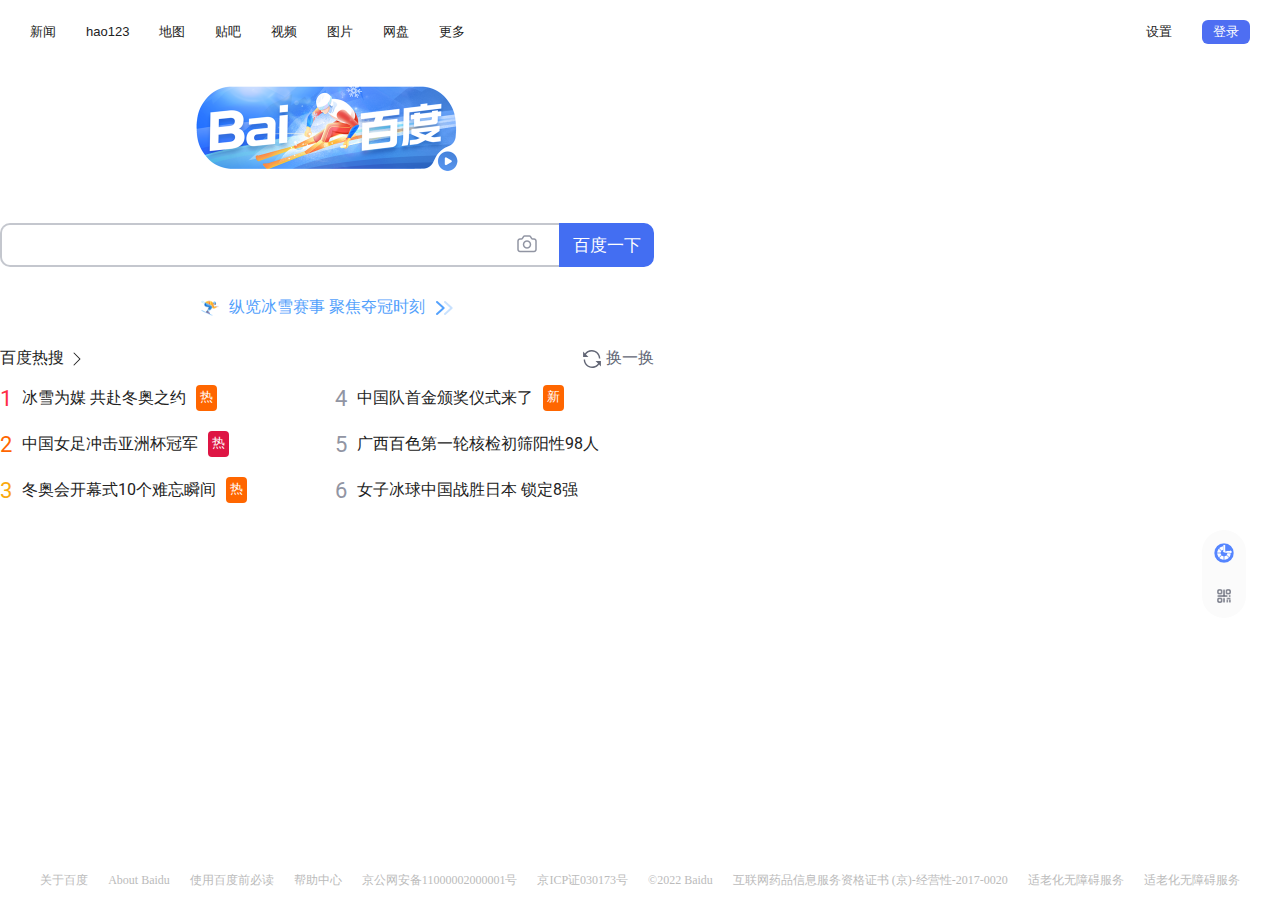
==== commit 112f65f5: "Merge branch 'master' of github.com:SayedFx/top-10" ====
--- a/baidu/index.html
+++ b/baidu/index.html
@@ -124,6 +124,129 @@
         </div>
       </div>
     </div>
+    <main>
+      <a class="logo" href="#" title="看赛事 上百度">
+        <img src="images/logo.png" alt="" />
+      </a>
+      <form class="search-form" action="">
+        <div class="wrapper">
+          <input class="search-input" type="text" />
+          <a class="times" href="#" title="清空">
+            <svg
+              xmlns="http://www.w3.org/2000/svg"
+              viewBox="0 0 352 512"
+              height="18"
+              width="18"
+              fill="#9195a3"
+            >
+              <path
+                d="M242.72 256l100.07-100.07c12.28-12.28 12.28-32.19 0-44.48l-22.24-22.24c-12.28-12.28-32.19-12.28-44.48 0L176 189.28 75.93 89.21c-12.28-12.28-32.19-12.28-44.48 0L9.21 111.45c-12.28 12.28-12.28 32.19 0 44.48L109.28 256 9.21 356.07c-12.28 12.28-12.28 32.19 0 44.48l22.24 22.24c12.28 12.28 32.2 12.28 44.48 0L176 322.72l100.07 100.07c12.28 12.28 32.2 12.28 44.48 0l22.24-22.24c12.28-12.28 12.28-32.19 0-44.48L242.72 256z"
+              />
+            </svg>
+          </a>
+          <span class="camera popup-container">
+            <span class="popup"> 按图片搜索 </span>
+          </span>
+        </div>
+        <input type="submit" value="百度一下" class="submit" />
+      </form>
+
+      <div class="under-search-box">
+        <img class="surfer" src="images/surfer.png" alt="" />
+        <a href="#" class="text">纵览冰雪赛事 聚焦夺冠时刻</a>
+        <img class="chevron" src="images/chevrons.png" alt="" />
+      </div>
+      <div class="hot-search-wrapper">
+        <div class="hot-search">
+          <a class="title" href="#">
+            百度热搜<svg
+              xmlns="http://www.w3.org/2000/svg"
+              width="16"
+              height="16"
+              fill="currentColor"
+              class="bi bi-chevron-right"
+              viewBox="0 0 16 16"
+            >
+              <path
+                fill-rule="evenodd"
+                d="M4.646 1.646a.5.5 0 0 1 .708 0l6 6a.5.5 0 0 1 0 .708l-6 6a.5.5 0 0 1-.708-.708L10.293 8 4.646 2.354a.5.5 0 0 1 0-.708z"
+              />
+            </svg>
+          </a>
+          <a class="title" href="#">
+            <svg
+              version="1.1"
+              id="Layer_1"
+              xmlns="http://www.w3.org/2000/svg"
+              xmlns:xlink="http://www.w3.org/1999/xlink"
+              x="0px"
+              y="0px"
+              viewBox="0 0 383.748 383.748"
+              style="enable-background: new 0 0 383.748 383.748"
+              xml:space="preserve"
+              height="18"
+              width="18"
+              fill="currentColor"
+            >
+              <g>
+                <path
+                  d="M62.772,95.042C90.904,54.899,137.496,30,187.343,30c83.743,0,151.874,68.13,151.874,151.874h30   C369.217,81.588,287.629,0,187.343,0c-35.038,0-69.061,9.989-98.391,28.888C70.368,40.862,54.245,56.032,41.221,73.593   L2.081,34.641v113.365h113.91L62.772,95.042z"
+                />
+                <path
+                  d="M381.667,235.742h-113.91l53.219,52.965c-28.132,40.142-74.724,65.042-124.571,65.042   c-83.744,0-151.874-68.13-151.874-151.874h-30c0,100.286,81.588,181.874,181.874,181.874c35.038,0,69.062-9.989,98.391-28.888   c18.584-11.975,34.707-27.145,47.731-44.706l39.139,38.952V235.742z"
+                />
+              </g>
+            </svg>
+            换一换
+          </a>
+        </div>
+
+        <ul class="content">
+          <li class="item">
+            <a href="#">
+              <span class="num1">1</span>
+              <span class="text">冰雪为媒 共赴冬奥之约</span>
+            </a>
+            <span class="orange">热</span>
+          </li>
+
+          <li class="item">
+            <a href="#">
+              <span class="num2">2</span>
+              <span class="text">中国女足冲击亚洲杯冠军</span>
+            </a>
+            <span class="red">热</span>
+          </li>
+
+          <li class="item">
+            <a href="#">
+              <span class="num3">3</span>
+              <span class="text">冬奥会开幕式10个难忘瞬间</span>
+            </a>
+            <span class="orange">热</span>
+          </li>
+          <li class="item">
+            <a href="#">
+              <span class="num">4</span>
+              <span class="text">中国队首金颁奖仪式来了</span>
+            </a>
+            <span class="orange">新</span>
+          </li>
+          <li class="item">
+            <a href="#">
+              <span class="num">5</span>
+              <span class="text">广西百色第一轮核检初筛阳性98人</span>
+            </a>
+          </li>
+          <li class="item">
+            <a href="#">
+              <span class="num">6</span>
+              <span class="text">女子冰球中国战胜日本 锁定8强</span>
+            </a>
+          </li>
+        </ul>
+      </div>
+    </main>
 
     <footer class="footer">
       <div class="links">
--- a/baidu/style.css
+++ b/baidu/style.css
@@ -315,3 +315,229 @@
 .footer .links .link:hover {
   color: #000;
 }
+
+main {
+  display: flex;
+  flex-direction: column;
+  justify-content: center;
+  align-items: center;
+  width: 654px;
+  gap: 30px;
+}
+
+main > * {
+  margin: 0;
+  padding: 0;
+}
+
+.popup-container {
+  position: relative;
+}
+
+main .logo {
+  width: 270px;
+  height: 129px;
+}
+
+main .logo img {
+  width: 100%;
+}
+
+.visible {
+  display: block !important;
+}
+
+.search-form {
+  width: 100%;
+  display: flex;
+}
+
+.search-form .wrapper {
+  width: 100%;
+  height: 44px;
+  display: flex;
+  align-items: center;
+  gap: 20px;
+  border: 2px solid #c4c7ce;
+  border-radius: 10px 0 0 10px;
+  border-right: none;
+}
+.search-form .wrapper:hover {
+  border-color: #a7aab5;
+}
+.search-form .wrapper > * {
+  flex: 0 0 auto;
+  height: 44px;
+  border: none;
+}
+.search-form .search-input {
+  flex: 1 0 auto;
+  padding-left: 10px;
+  outline: none;
+  max-height: 100%;
+  border-radius: 10px 0 0 10px;
+}
+
+.search-form .times.visible {
+  display: flex !important;
+}
+.search-form .times {
+  display: none;
+  align-items: center;
+  margin: 0;
+  padding: 0;
+}
+.search-form .camera {
+  background-image: url("images/camera-sprite.png");
+  width: 24px;
+  height: 20px;
+  margin-right: 20px;
+  background-position: 0 -51px;
+}
+
+.search-form .camera .popup {
+  position: absolute;
+  display: none;
+  background: #fff;
+  box-shadow: 0 2px 10px 0 rgba(0, 0, 0, 0.1);
+  border-radius: 6px;
+  height: 32px;
+  width: 94px;
+  text-align: center;
+  line-height: 32px;
+  font-size: 14px;
+  color: #626675;
+  z-index: 2;
+  top: 35px;
+  right: -10px;
+}
+.search-form .submit {
+  border: 2px solid #436ef2;
+  color: #fff;
+  width: 108px;
+  height: 44px;
+  background-color: #436ef2;
+  border-radius: 0 10px 10px 0;
+  font-size: 17px;
+  cursor: pointer;
+  outline: 0;
+}
+.search-form .submit:hover {
+  background-color: #4662d9;
+}
+
+.under-search-box {
+  width: 100%;
+  display: flex;
+  align-items: center;
+  justify-content: center;
+  gap: 10px;
+  cursor: pointer;
+}
+
+.under-search-box img {
+  height: 18px;
+  width: 18px;
+}
+
+.under-search-box a {
+  vertical-align: top;
+  font-size: 16px;
+  cursor: pointer;
+  text-decoration: none;
+  color: #53a1fc;
+}
+
+.under-search-box a:hover {
+  text-decoration: underline;
+  color: #315efb;
+}
+
+.hot-search-wrapper {
+  width: 100%;
+}
+.hot-search {
+  width: 100%;
+  display: flex;
+  justify-content: space-between;
+  align-items: center;
+}
+.hot-search a {
+  display: flex;
+  align-items: center;
+  gap: 5px;
+  text-decoration: none;
+  color: #222;
+}
+
+.hot-search a:nth-of-type(2) {
+  color: #626675;
+}
+
+.hot-search a:hover {
+  text-decoration: underline;
+  color: #315efb;
+}
+
+.hot-search-wrapper .content {
+  width: 100%;
+  list-style-type: none;
+  padding: 0;
+  columns: 2;
+}
+.hot-search-wrapper .content li {
+  display: flex;
+  gap: 10px;
+  padding-bottom: 20px;
+}
+
+.hot-search-wrapper .content a {
+  text-decoration: none;
+  color: #222;
+  display: flex;
+  align-items: center;
+  gap: 10px;
+}
+
+.hot-search-wrapper .content a .text:hover {
+  text-decoration: underline;
+  color: #315efb;
+}
+
+.hot-search-wrapper .content .num1 {
+  color: #fe2d46;
+  font-size: 1.4rem;
+}
+
+.hot-search-wrapper .content .num2 {
+  color: #f60;
+  font-size: 1.4rem;
+}
+
+.hot-search-wrapper .content .num3 {
+  color: #faa90e;
+  font-size: 1.4rem;
+}
+
+.hot-search-wrapper .content .num {
+  color: #9195a3;
+  font-size: 1.4rem;
+}
+
+.hot-search-wrapper .content .orange {
+  background-color: #f60;
+  color: #fff;
+  border-radius: 4px;
+  vertical-align: middle;
+  padding: 4px;
+  font-size: 0.8rem;
+}
+
+.hot-search-wrapper .content .red {
+  background-color: #de1544;
+  color: #fff;
+  border-radius: 4px;
+  vertical-align: middle;
+  padding: 4px;
+  font-size: 0.8rem;
+}
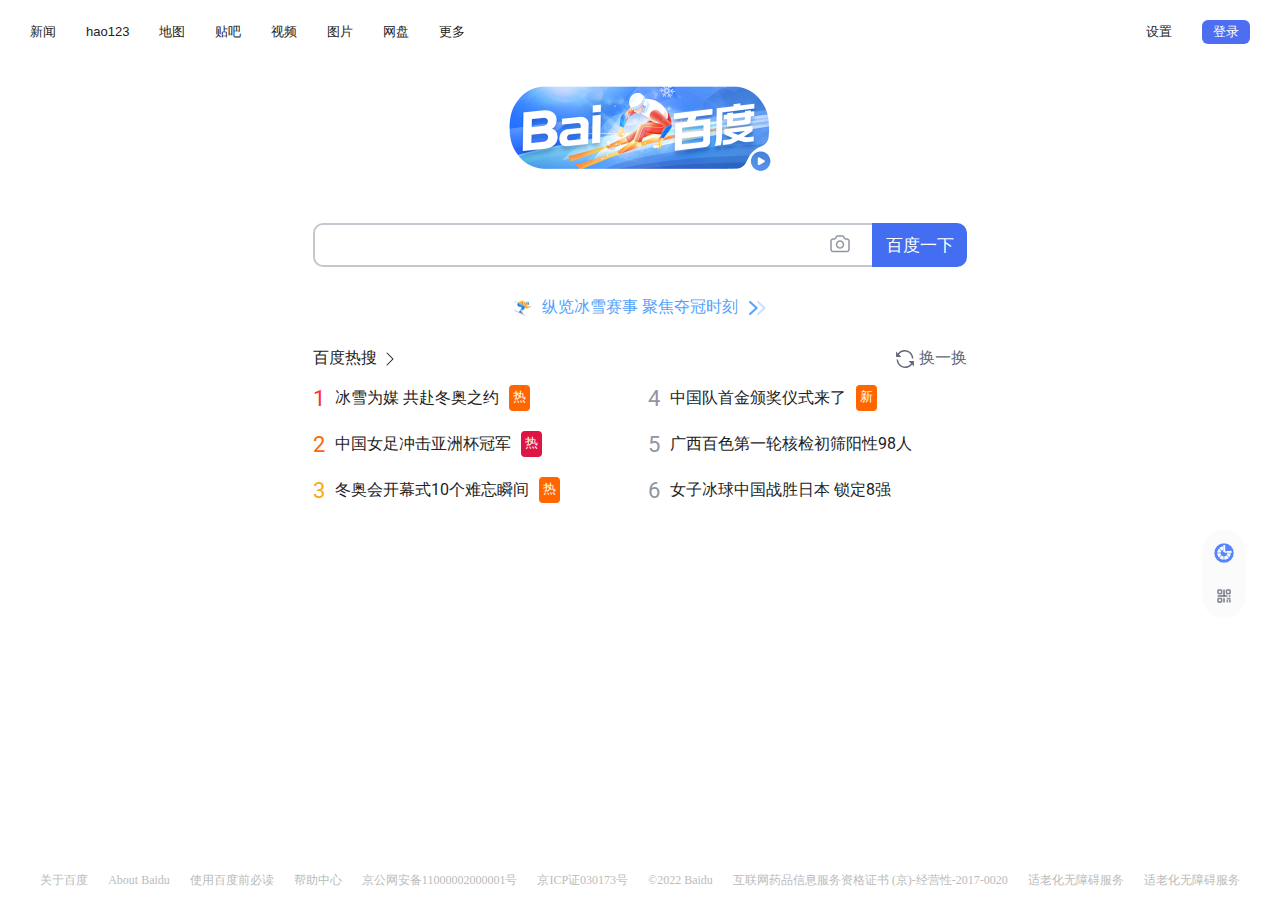
==== commit eb1006eb: "fix bits and bobs" ====
--- a/baidu/index.html
+++ b/baidu/index.html
@@ -18,53 +18,53 @@
         <a class="item" href="#">视频</a>
         <a class="item" href="#"> 图片</a>
         <a class="item" href="#">网盘</a>
-        <div class="pop-up-container">
+        <div class="popup-container">
           <a class="item" href="#">更多 </a>
-          <div class="pop-up">
+          <div class="popup">
             <div class="top">
-              <div class="pop-up-item">
+              <div class="popup-item">
                 <img class="image" src="images/speech-bubble.png" alt="" />
                 <div class="title">翻译</div>
               </div>
 
-              <div class="pop-up-item">
+              <div class="popup-item">
                 <img class="image" src="images/blue-chinese-word.png" alt="" />
                 <div class="title">学术</div>
               </div>
 
-              <div class="pop-up-item">
+              <div class="popup-item">
                 <img class="image" src="images/green-chinese-sign.png" alt="" />
                 <div class="title">文库</div>
               </div>
             </div>
             <div class="middle">
-              <div class="pop-up-item">
+              <div class="popup-item">
                 <img class="image" src="images/connected-dots.png" alt="" />
                 <div class="title">百科</div>
               </div>
 
-              <div class="pop-up-item">
+              <div class="popup-item">
                 <img class="image" src="images/question-mark.png" alt="" />
                 <div class="title">知道</div>
               </div>
 
-              <div class="pop-up-item">
+              <div class="popup-item">
                 <img class="image" src="images/plus-sign.png" alt="" />
                 <div class="title">健康</div>
               </div>
             </div>
             <div class="bottom">
-              <div class="pop-up-item">
+              <div class="popup-item">
                 <img class="image" src="images/globe.png" alt="" />
                 <div class="title">营销推广</div>
               </div>
 
-              <div class="pop-up-item">
+              <div class="popup-item">
                 <img class="image" src="images/live.png" alt="" />
                 <div class="title">直播</div>
               </div>
 
-              <div class="pop-up-item">
+              <div class="popup-item">
                 <img class="image" src="images/red-sign.png" alt="" />
                 <div class="title">音乐</div>
               </div>
@@ -76,10 +76,10 @@
         </div>
       </div>
       <div class="right-nav">
-        <div class="pop-up-container">
+        <div class="popup-container">
           <a class="item" href="#">设置</a>
-          <div class="pop-up">
-            <div class="pop-up-item">
+          <div class="popup">
+            <div class="popup-item">
               <a class="item" href="#">搜索设置</a>
               <a class="item" href="#">搜索设置</a>
               <a class="item" href="#">搜索设置</a>
@@ -91,16 +91,16 @@
           <button class="blue-btn">登录</button>
 
           <div class="buttons-wrapper">
-            <div class="pop-up-container">
+            <div class="popup-container">
               <div class="top-button">
                 <img class="round-image" src="images/blue-circle.png" alt="" />
               </div>
-              <div class="pop-up">
+              <div class="popup">
                 <p>辅助模式</p>
               </div>
             </div>
             <div class="second-button">
-              <div class="pop-up-container">
+              <div class="popup-container">
                 <div class="bottom-button">
                   <img class="round-image" src="images/barcode.png" alt="" />
                   <img
@@ -109,7 +109,7 @@
                     alt=""
                   />
                 </div>
-                <div class="pop-up">
+                <div class="popup">
                   <div class="text">
                     <a class="title">百度APP扫码登录</a>
                     <a class="sub-title">百度一下 生活更好</a>
--- a/baidu/style.css
+++ b/baidu/style.css
@@ -8,6 +8,7 @@
   font-family: "Roboto", sans-serif;
   display: flex;
   flex-direction: column;
+  align-items: center;
 }
 
 .nav {
@@ -15,6 +16,7 @@
   justify-content: space-between;
   padding: 20px 30px;
   font-family: Arial;
+  width: 100%;
 }
 
 .nav .left-nav {
@@ -33,11 +35,11 @@
   color: #315efb;
 }
 
-.left-nav .pop-up-container {
-  position: relative;
-}
-
-.left-nav .pop-up {
+.left-nav .popup-container {
+  position: relative;
+}
+
+.left-nav .popup {
   display: flex;
   flex-wrap: wrap;
   position: absolute;
@@ -53,12 +55,12 @@
   display: none;
 }
 
-.left-nav .pop-up .top {
-  display: flex;
-  gap: 10px;
-}
-
-.left-nav .pop-up .pop-up-item {
+.left-nav .popup .top {
+  display: flex;
+  gap: 10px;
+}
+
+.left-nav .popup .popup-item {
   display: flex;
   flex-direction: column;
   align-items: center;
@@ -69,37 +71,37 @@
   border-radius: 6px;
 }
 
-.left-nav .pop-up .pop-up-item:hover {
-  color: #315efb;
-}
-
-.left-nav .pop-up .pop-up-item:hover {
+.left-nav .popup .popup-item:hover {
+  color: #315efb;
+}
+
+.left-nav .popup .popup-item:hover {
   background-color: #f1f3fd;
 }
 
-.left-nav .pop-up .image {
+.left-nav .popup .image {
   width: 44px;
   border-radius: 6px;
   border: 1px solid #f7f7f7;
 }
 
-.left-nav .pop-up .middle {
-  display: flex;
-  gap: 10px;
-}
-
-.left-nav .pop-up .bottom {
-  display: flex;
-  gap: 10px;
-}
-
-.left-nav .pop-up .btn {
-  width: 100%;
-  display: flex;
-  justify-content: center;
-}
-
-.left-nav .pop-up .btn .grey-btn {
+.left-nav .popup .middle {
+  display: flex;
+  gap: 10px;
+}
+
+.left-nav .popup .bottom {
+  display: flex;
+  gap: 10px;
+}
+
+.left-nav .popup .btn {
+  width: 100%;
+  display: flex;
+  justify-content: center;
+}
+
+.left-nav .popup .btn .grey-btn {
   border: none;
   border-radius: 6px;
   width: 200px;
@@ -111,7 +113,7 @@
   color: #9a9eab;
 }
 
-.left-nav .pop-up .btn .grey-btn:hover {
+.left-nav .popup .btn .grey-btn:hover {
   background-color: #f1f3fd;
   color: #315efb;
 }
@@ -132,11 +134,11 @@
   color: #315efb;
 }
 
-.nav .right-nav .pop-up-container {
-  position: relative;
-}
-
-.nav .right-nav .pop-up {
+.nav .right-nav .popup-container {
+  position: relative;
+}
+
+.nav .right-nav .popup {
   position: absolute;
   right: -30px;
   top: 30px;
@@ -148,7 +150,7 @@
   display: none;
 }
 
-.nav .right-nav .pop-up .pop-up-item {
+.nav .right-nav .popup .popup-item {
   display: flex;
   flex-direction: column;
   align-items: center;
@@ -222,12 +224,14 @@
   display: none;
 }
 
-.buttons-wrapper .pop-up-container {
-  position: relative;
-}
-
-.buttons-wrapper .pop-up-container .pop-up {
-  display: flex;
+.buttons-wrapper .popup-container {
+  position: relative;
+}
+
+.buttons-wrapper .popup-container .popup.visible {
+  display: flex !important;
+}
+.buttons-wrapper .popup-container .popup {
   align-items: center;
   justify-content: center;
   position: absolute;
@@ -243,12 +247,14 @@
   display: none;
 }
 
-.second-button .pop-up-container {
-  position: relative;
-}
-
-.second-button .pop-up-container .pop-up {
-  display: flex;
+.second-button .popup-container {
+  position: relative;
+}
+
+.second-button .popup-container .popup.visible {
+  display: flex !important;
+}
+.second-button .popup-container .popup {
   background-color: #fff;
   width: 306px;
   height: 107px;
@@ -256,7 +262,7 @@
   display: none;
 }
 
-.second-button .pop-up-container .text {
+.second-button .popup-container .text {
   display: flex;
   flex-direction: column;
   gap: 10px;
@@ -290,7 +296,7 @@
   align-items: center;
   position: absolute;
   background-color: #fff;
-  width: 100vw;
+  width: 100%;
   bottom: 0;
 }
 
